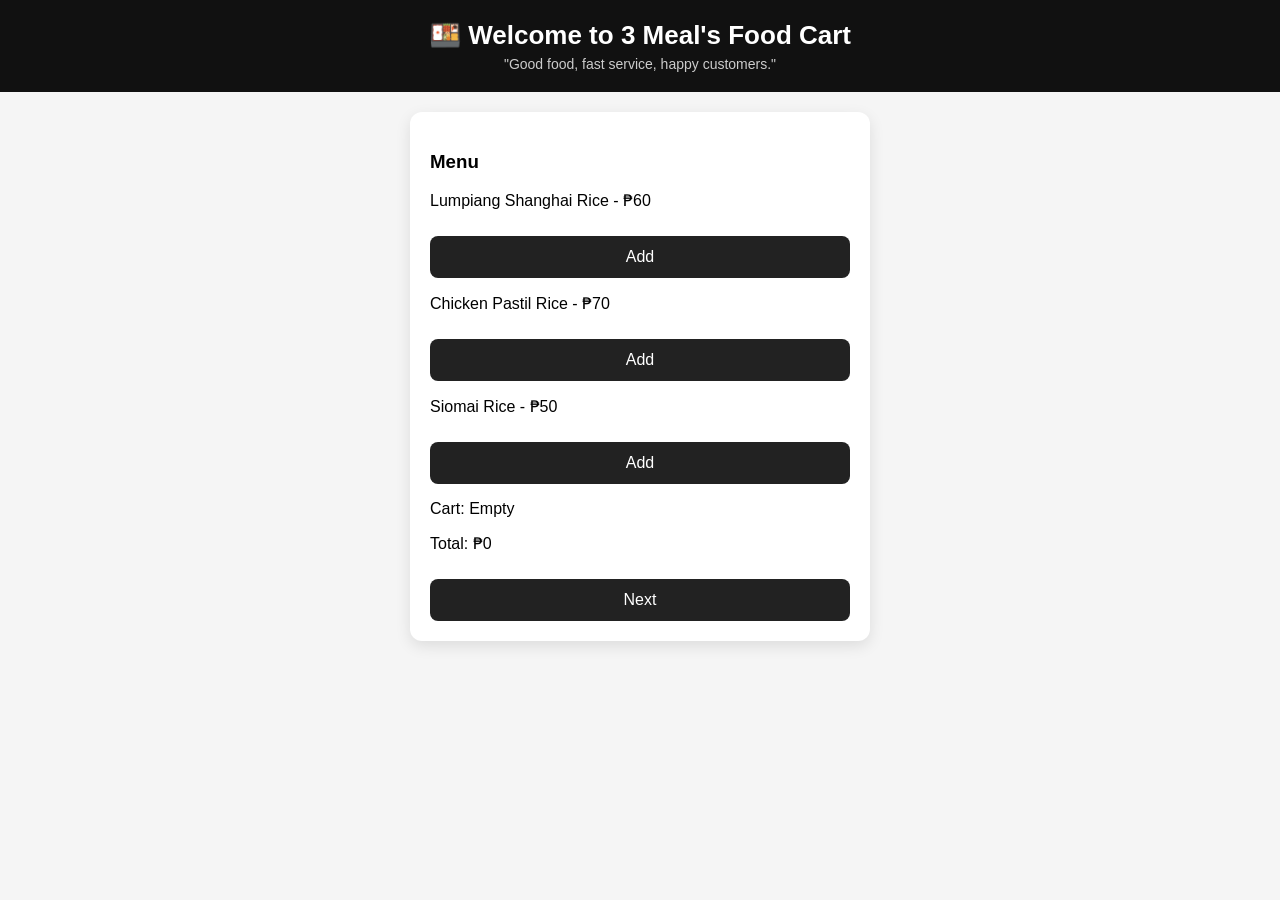
==== index.html @ 8c9a5055 "Refactor HTML and CSS for better styling and structure" ====
<!DOCTYPE html>
<html lang="en">
<head>
<meta charset="UTF-8">
<title>3 Meals Food Cart</title>

<style>
body {
  font-family: Arial, sans-serif;
  background: #f5f5f5;
  margin: 0;
}

/* HEADER */
.header {
  background: #111;
  color: white;
  padding: 20px;
  text-align: center;
}

.header h1 {
  margin: 0;
  font-size: 26px;
}

.header p {
  margin: 5px 0 0;
  font-size: 14px;
  color: #ccc;
}

/* PAGE */
.page { display: none; padding: 20px; }
.active { display: block; }

/* CARD */
.card {
  background: white;
  padding: 20px;
  border-radius: 12px;
  max-width: 420px;
  margin: auto;
  box-shadow: 0 5px 15px rgba(0,0,0,0.1);
}

/* BUTTON */
button {
  width: 100%;
  padding: 12px;
  margin-top: 10px;
  border: none;
  background: #222;
  color: white;
  font-size: 16px;
  border-radius: 8px;
}

button:hover { background: #000; }

input, select {
  width: 100%;
  padding: 10px;
  margin-top: 8px;
  border-radius: 8px;
  border: 1px solid #ccc;
}

.hidden { display: none; }
</style>
</head>

<body>

<!-- WELCOME HEADER -->
<div class="header">
  <h1>🍱 Welcome to 3 Meal's Food Cart</h1>
  <p>"Good food, fast service, happy customers."</p>
</div>

<!-- PAGE 1 -->
<div class="page active" id="p1">
  <div class="card">
    <h3>Menu</h3>

    <p>Lumpiang Shanghai Rice - ₱60</p>
    <button onclick="add('Lumpia',60)">Add</button>

    <p>Chicken Pastil Rice - ₱70</p>
    <button onclick="add('Pastil',70)">Add</button>

    <p>Siomai Rice - ₱50</p>
    <button onclick="add('Siomai',50)">Add</button>

    <p>Cart: <span id="cart">Empty</span></p>
    <p>Total: ₱<span id="total">0</span></p>

    <button onclick="go(2)">Next</button>
  </div>
</div>

<!-- PAGE 2 -->
<div class="page" id="p2">
  <div class="card">
    <h3>Customer Info</h3>

    <input id="name" placeholder="Full Name">
    <input id="number" placeholder="Phone Number">

    <select id="method" onchange="toggleDelivery()">
      <option value="">Select Option</option>
      <option value="pickup">Pick Up</option>
      <option value="delivery">Delivery</option>
    </select>

    <div id="deliveryArea" class="hidden">
      <select id="area">
        <option>Road 14 - Bahay Toro</option>
        <option>Road 15 - Bahay Toro</option>
        <option>Road 16 - Bahay Toro</option>
        <option>Road 17 - Bahay Toro</option>
        <option>Road 18 - Bahay Toro</option>
        <option>Road 19 - Bahay Toro</option>
        <option>Road 20 - Bahay Toro</option>
      </select>

      <input id="address" placeholder="Full Address">
    </div>

    <button onclick="go(3)">Next</button>
  </div>
</div>

<!-- PAGE 3 -->
<div class="page" id="p3">
  <div class="card">
    <h3>Payment</h3>

    <button onclick="order('Cash')">Cash</button>
    <button onclick="order('GCash')">GCash</button>

    <div id="gcashBox" class="hidden">
      <p>Scan to Pay</p>
      <img src="gcash.png" width="200"><br><br>
      <input type="file" id="proof">
      <button onclick="confirmGCash()">Confirm Payment</button>
    </div>
  </div>
</div>

<script>
let cart = [];
let total = 0;

function add(item, price){
  cart.push(item);
  total += price;
  document.getElementById("cart").innerText = cart.join(", ");
  document.getElementById("total").innerText = total;
}

function go(page){
  document.querySelectorAll(".page").forEach(p => p.classList.remove("active"));
  document.getElementById("p"+page).classList.add("active");
}

function toggleDelivery(){
  let method = document.getElementById("method").value;
  document.getElementById("deliveryArea").classList.toggle("hidden", method !== "delivery");
}

function order(type){
  if(type === "GCash"){
    document.getElementById("gcashBox").classList.remove("hidden");
  } else {
    sendOrder("Cash");
  }
}

function confirmGCash(){
  let file = document.getElementById("proof").files[0];
  if(!file){
    alert("Upload proof!");
    return;
  }
  sendOrder("GCash Paid");
}

function sendOrder(payment){
  let name = document.getElementById("name").value;
  let number = document.getElementById("number").value;
  let method = document.getElementById("method").value;
  let area = document.getElementById("area")?.value || "";
  let address = document.getElementById("address")?.value || "";

  let msg =
  "ORDER\n" +
  "Name: " + name + "\n" +
  "Phone: " + number + "\n" +
  "Type: " + method + "\n" +
  "Area: " + area + "\n" +
  "Address: " + address + "\n" +
  "Items: " + cart.join(", ") + "\n" +
  "Total: ₱" + total + "\n" +
  "Payment: " + payment;

  // Messenger
  let messenger = "https://m.me/SaifHossamLapitan?text=" + encodeURIComponent(msg);
  window.open(messenger, "_blank");

  alert("Order sent!");
}
</script>

</body>
</html>
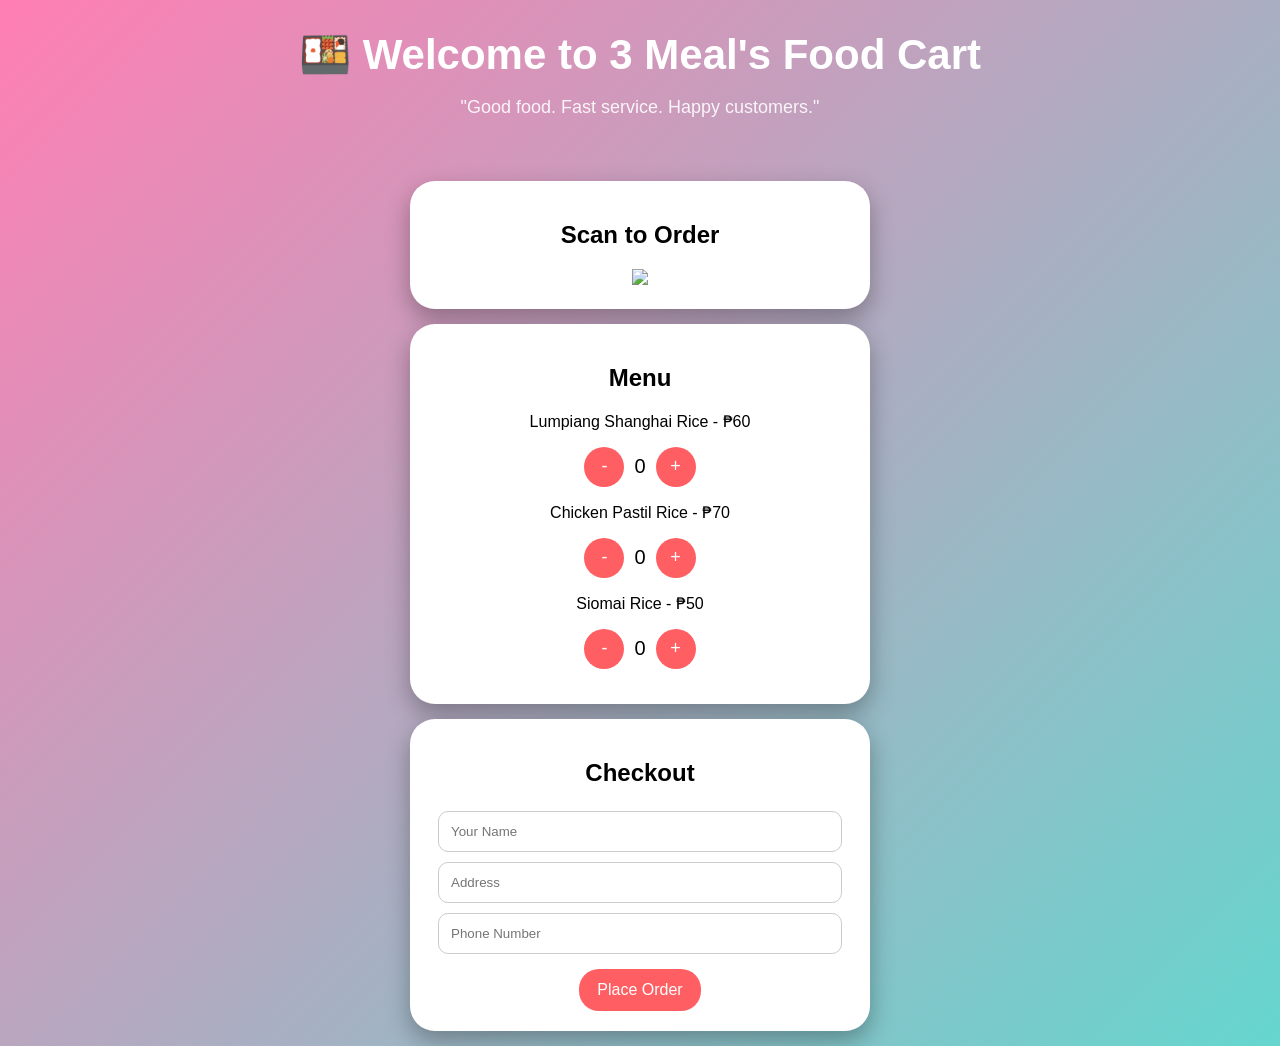
==== commit 66564208: "Refactor HTML and CSS for better layout and functionality Updated styles and structure for improved " ====
--- a/index.html
+++ b/index.html
@@ -6,209 +6,202 @@
 
 <style>
 body {
-  font-family: Arial, sans-serif;
-  background: #f5f5f5;
+  font-family: 'Poppins', sans-serif;
   margin: 0;
-}
-
-/* HEADER */
+  background: linear-gradient(135deg, #ff7eb3, #65d6ce);
+  color: white;
+  text-align: center;
+}
+
+/* WELCOME */
 .header {
-  background: #111;
-  color: white;
-  padding: 20px;
-  text-align: center;
-}
-
-.header h1 {
+  padding: 30px;
+  animation: fadeDown 1s ease;
+}
+
+@keyframes fadeDown {
+  from {opacity: 0; transform: translateY(-20px);}
+  to {opacity: 1; transform: translateY(0);}
+}
+
+h1 {
+  font-size: 42px;
   margin: 0;
-  font-size: 26px;
-}
-
-.header p {
-  margin: 5px 0 0;
-  font-size: 14px;
-  color: #ccc;
-}
-
-/* PAGE */
-.page { display: none; padding: 20px; }
-.active { display: block; }
+}
+
+.quote {
+  font-size: 18px;
+  opacity: 0.9;
+}
 
 /* CARD */
 .card {
   background: white;
+  color: black;
+  margin: 15px auto;
   padding: 20px;
-  border-radius: 12px;
+  border-radius: 25px;
   max-width: 420px;
-  margin: auto;
-  box-shadow: 0 5px 15px rgba(0,0,0,0.1);
+  box-shadow: 0 10px 25px rgba(0,0,0,0.3);
+  animation: pop 0.5s ease;
+}
+
+@keyframes pop {
+  from {transform: scale(0.9); opacity: 0;}
+  to {transform: scale(1); opacity: 1;}
+}
+
+/* MENU */
+.item {
+  margin-bottom: 15px;
+}
+
+.qty {
+  display: flex;
+  justify-content: center;
+  align-items: center;
+}
+
+.qty button {
+  width: 40px;
+  height: 40px;
+  border-radius: 50%;
+  border: none;
+  background: #ff5e62;
+  color: white;
+  font-size: 18px;
+}
+
+.qty span {
+  margin: 0 10px;
+  font-size: 20px;
 }
 
 /* BUTTON */
-button {
-  width: 100%;
-  padding: 12px;
-  margin-top: 10px;
+button.main {
+  padding: 12px 18px;
   border: none;
-  background: #222;
+  border-radius: 20px;
+  background: #ff5e62;
   color: white;
   font-size: 16px;
-  border-radius: 8px;
-}
-
-button:hover { background: #000; }
-
-input, select {
-  width: 100%;
-  padding: 10px;
-  margin-top: 8px;
-  border-radius: 8px;
+  margin-top: 10px;
+}
+
+button.main:hover {
+  transform: scale(1.1);
+}
+
+/* INPUT */
+input {
+  width: 90%;
+  padding: 12px;
+  margin: 5px;
+  border-radius: 10px;
   border: 1px solid #ccc;
 }
-
-.hidden { display: none; }
 </style>
 </head>
 
 <body>
 
-<!-- WELCOME HEADER -->
+<!-- WELCOME -->
 <div class="header">
   <h1>🍱 Welcome to 3 Meal's Food Cart</h1>
-  <p>"Good food, fast service, happy customers."</p>
-</div>
-
-<!-- PAGE 1 -->
-<div class="page active" id="p1">
-  <div class="card">
-    <h3>Menu</h3>
-
+  <p class="quote">"Good food. Fast service. Happy customers."</p>
+</div>
+
+<!-- QR -->
+<div class="card">
+  <h2>Scan to Order</h2>
+  <img src="https://api.qrserver.com/v1/create-qr-code/?size=200x200&data=YOUR_WEBSITE_LINK">
+</div>
+
+<!-- MENU -->
+<div class="card">
+  <h2>Menu</h2>
+
+  <div class="item">
     <p>Lumpiang Shanghai Rice - ₱60</p>
-    <button onclick="add('Lumpia',60)">Add</button>
-
-    <p>Chicken Pastil Rice - ₱70</p>
-    <button onclick="add('Pastil',70)">Add</button>
-
-    <p>Siomai Rice - ₱50</p>
-    <button onclick="add('Siomai',50)">Add</button>
-
-    <p>Cart: <span id="cart">Empty</span></p>
-    <p>Total: ₱<span id="total">0</span></p>
-
-    <button onclick="go(2)">Next</button>
-  </div>
-</div>
-
-<!-- PAGE 2 -->
-<div class="page" id="p2">
-  <div class="card">
-    <h3>Customer Info</h3>
-
-    <input id="name" placeholder="Full Name">
-    <input id="number" placeholder="Phone Number">
-
-    <select id="method" onchange="toggleDelivery()">
-      <option value="">Select Option</option>
-      <option value="pickup">Pick Up</option>
-      <option value="delivery">Delivery</option>
-    </select>
-
-    <div id="deliveryArea" class="hidden">
-      <select id="area">
-        <option>Road 14 - Bahay Toro</option>
-        <option>Road 15 - Bahay Toro</option>
-        <option>Road 16 - Bahay Toro</option>
-        <option>Road 17 - Bahay Toro</option>
-        <option>Road 18 - Bahay Toro</option>
-        <option>Road 19 - Bahay Toro</option>
-        <option>Road 20 - Bahay Toro</option>
-      </select>
-
-      <input id="address" placeholder="Full Address">
-    </div>
-
-    <button onclick="go(3)">Next</button>
-  </div>
-</div>
-
-<!-- PAGE 3 -->
-<div class="page" id="p3">
-  <div class="card">
-    <h3>Payment</h3>
-
-    <button onclick="order('Cash')">Cash</button>
-    <button onclick="order('GCash')">GCash</button>
-
-    <div id="gcashBox" class="hidden">
-      <p>Scan to Pay</p>
-      <img src="gcash.png" width="200"><br><br>
-      <input type="file" id="proof">
-      <button onclick="confirmGCash()">Confirm Payment</button>
+    <div class="qty">
+      <button onclick="change('lumpia',-1)">-</button>
+      <span id="lumpia">0</span>
+      <button onclick="change('lumpia',1)">+</button>
     </div>
   </div>
+
+  <div class="item">
+    <p>Chicken Pastil Rice - ₱70</p>
+    <div class="qty">
+      <button onclick="change('pastil',-1)">-</button>
+      <span id="pastil">0</span>
+      <button onclick="change('pastil',1)">+</button>
+    </div>
+  </div>
+
+  <div class="item">
+    <p>Siomai Rice - ₱50</p>
+    <div class="qty">
+      <button onclick="change('siomai',-1)">-</button>
+      <span id="siomai">0</span>
+      <button onclick="change('siomai',1)">+</button>
+    </div>
+  </div>
+</div>
+
+<!-- CHECKOUT -->
+<div class="card">
+  <h2>Checkout</h2>
+
+  <input id="name" placeholder="Your Name">
+  <input id="address" placeholder="Address">
+  <input id="number" placeholder="Phone Number">
+
+  <button class="main" onclick="order()">Place Order</button>
 </div>
 
 <script>
-let cart = [];
-let total = 0;
-
-function add(item, price){
-  cart.push(item);
-  total += price;
-  document.getElementById("cart").innerText = cart.join(", ");
-  document.getElementById("total").innerText = total;
-}
-
-function go(page){
-  document.querySelectorAll(".page").forEach(p => p.classList.remove("active"));
-  document.getElementById("p"+page).classList.add("active");
-}
-
-function toggleDelivery(){
-  let method = document.getElementById("method").value;
-  document.getElementById("deliveryArea").classList.toggle("hidden", method !== "delivery");
-}
-
-function order(type){
-  if(type === "GCash"){
-    document.getElementById("gcashBox").classList.remove("hidden");
-  } else {
-    sendOrder("Cash");
+let prices = { lumpia:60, pastil:70, siomai:50 };
+let qty = { lumpia:0, pastil:0, siomai:0 };
+
+function change(item, val){
+  qty[item] += val;
+  if(qty[item] < 0) qty[item] = 0;
+  document.getElementById(item).innerText = qty[item];
+}
+
+function order(){
+  let name = document.getElementById("name").value;
+  let address = document.getElementById("address").value;
+  let number = document.getElementById("number").value;
+
+  let total = 0;
+  let items = [];
+
+  for(let i in qty){
+    if(qty[i] > 0){
+      items.push(i + " x" + qty[i]);
+      total += qty[i] * prices[i];
+    }
   }
-}
-
-function confirmGCash(){
-  let file = document.getElementById("proof").files[0];
-  if(!file){
-    alert("Upload proof!");
+
+  if(items.length === 0){
+    alert("No order!");
     return;
   }
-  sendOrder("GCash Paid");
-}
-
-function sendOrder(payment){
-  let name = document.getElementById("name").value;
-  let number = document.getElementById("number").value;
-  let method = document.getElementById("method").value;
-  let area = document.getElementById("area")?.value || "";
-  let address = document.getElementById("address")?.value || "";
 
   let msg =
   "ORDER\n" +
   "Name: " + name + "\n" +
+  "Address: " + address + "\n" +
   "Phone: " + number + "\n" +
-  "Type: " + method + "\n" +
-  "Area: " + area + "\n" +
-  "Address: " + address + "\n" +
-  "Items: " + cart.join(", ") + "\n" +
-  "Total: ₱" + total + "\n" +
-  "Payment: " + payment;
-
-  // Messenger
-  let messenger = "https://m.me/SaifHossamLapitan?text=" + encodeURIComponent(msg);
-  window.open(messenger, "_blank");
-
-  alert("Order sent!");
+  "Items: " + items.join(", ") + "\n" +
+  "Total: ₱" + total;
+
+  let sms = "sms:09525766589?body=" + encodeURIComponent(msg);
+  window.open(sms);
+
+  alert("Order ready to send!");
 }
 </script>
 
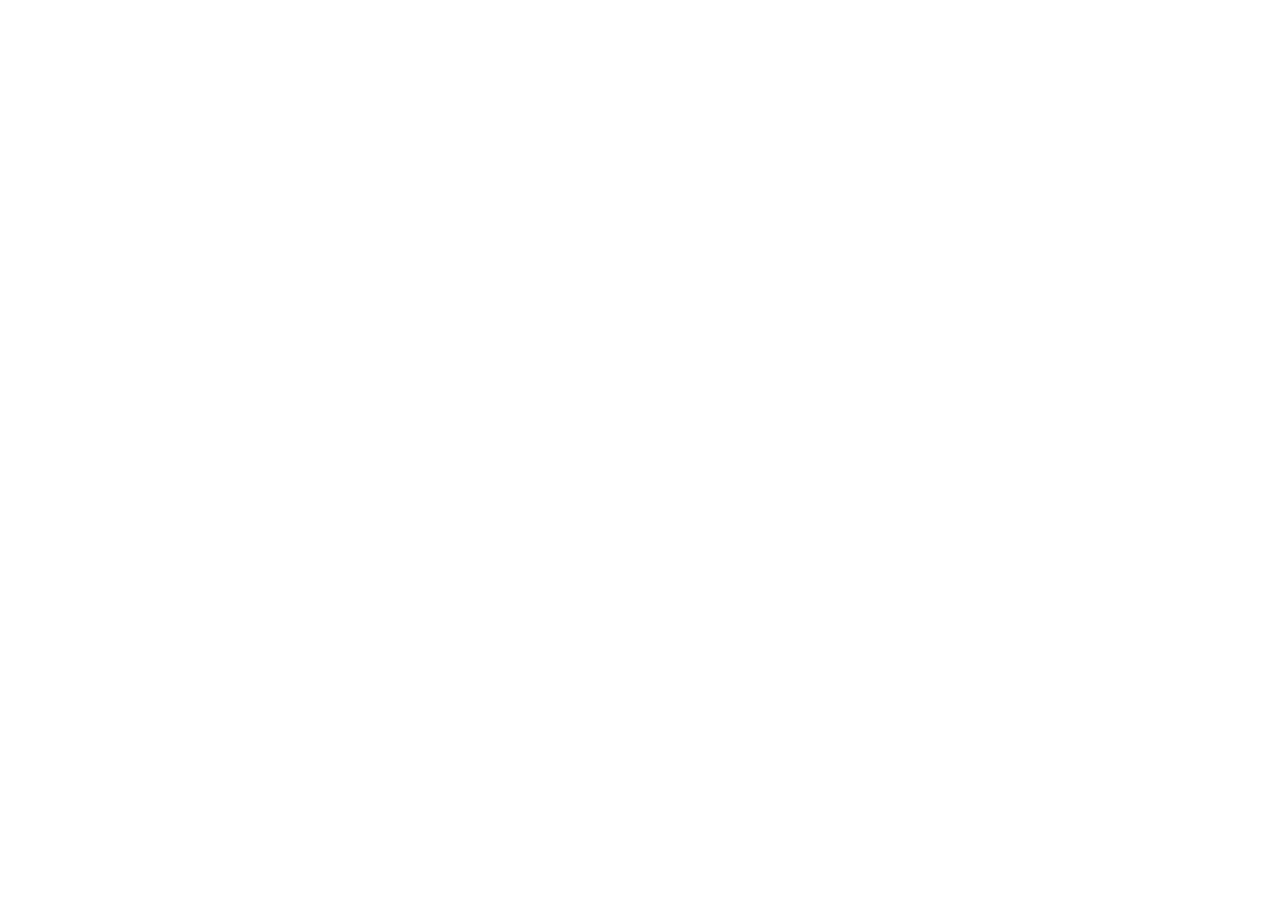
==== commit ef5afaea: "Refactor HTML structure and styles for food cart" ====
--- a/index.html
+++ b/index.html
@@ -2,207 +2,161 @@
 <html lang="en">
 <head>
 <meta charset="UTF-8">
-<title>3 Meals Food Cart</title>
+<meta name="viewport" content="width=device-width, initial-scale=1.0">
+<title>3 Meal's Food Cart</title>
 
 <style>
 body {
-  font-family: 'Poppins', sans-serif;
   margin: 0;
-  background: linear-gradient(135deg, #ff7eb3, #65d6ce);
+  font-family: Arial, sans-serif;
+  background: linear-gradient(135deg, #ff9a9e, #fad0c4);
+  overflow-x: hidden;
+}
+
+/* WELCOME SCREEN */
+#welcome {
+  position: fixed;
+  width: 100%;
+  height: 100vh;
+  background: linear-gradient(135deg, #ff6a00, #ee0979);
+  display: flex;
+  justify-content: center;
+  align-items: center;
   color: white;
+  font-size: 40px;
+  font-weight: bold;
+  animation: fadeOut 1s ease 3s forwards;
+}
+
+@keyframes fadeOut {
+  to { opacity: 0; visibility: hidden; }
+}
+
+/* MAIN */
+#main {
+  display: none;
+  padding: 20px;
   text-align: center;
 }
 
-/* WELCOME */
-.header {
-  padding: 30px;
-  animation: fadeDown 1s ease;
-}
-
-@keyframes fadeDown {
-  from {opacity: 0; transform: translateY(-20px);}
-  to {opacity: 1; transform: translateY(0);}
-}
-
 h1 {
-  font-size: 42px;
-  margin: 0;
-}
-
-.quote {
-  font-size: 18px;
-  opacity: 0.9;
-}
-
-/* CARD */
-.card {
-  background: white;
-  color: black;
-  margin: 15px auto;
-  padding: 20px;
-  border-radius: 25px;
-  max-width: 420px;
-  box-shadow: 0 10px 25px rgba(0,0,0,0.3);
-  animation: pop 0.5s ease;
-}
-
-@keyframes pop {
-  from {transform: scale(0.9); opacity: 0;}
-  to {transform: scale(1); opacity: 1;}
+  color: white;
+  text-shadow: 2px 2px 5px black;
 }
 
 /* MENU */
-.item {
-  margin-bottom: 15px;
+.menu {
+  display: grid;
+  grid-template-columns: repeat(2, 1fr);
+  gap: 15px;
 }
 
-.qty {
-  display: flex;
-  justify-content: center;
-  align-items: center;
+.item {
+  background: white;
+  padding: 10px;
+  border-radius: 15px;
 }
 
-.qty button {
-  width: 40px;
-  height: 40px;
-  border-radius: 50%;
+button {
+  padding: 8px;
   border: none;
-  background: #ff5e62;
+  background: #ff4081;
   color: white;
-  font-size: 18px;
+  border-radius: 10px;
+  cursor: pointer;
 }
 
-.qty span {
-  margin: 0 10px;
-  font-size: 20px;
+/* CART */
+#cart {
+  margin-top: 20px;
+  background: white;
+  padding: 10px;
+  border-radius: 15px;
 }
 
-/* BUTTON */
-button.main {
-  padding: 12px 18px;
-  border: none;
-  border-radius: 20px;
-  background: #ff5e62;
-  color: white;
-  font-size: 16px;
+.qr {
   margin-top: 10px;
-}
-
-button.main:hover {
-  transform: scale(1.1);
-}
-
-/* INPUT */
-input {
-  width: 90%;
-  padding: 12px;
-  margin: 5px;
-  border-radius: 10px;
-  border: 1px solid #ccc;
+  width: 150px;
 }
 </style>
+
 </head>
 
 <body>
 
 <!-- WELCOME -->
-<div class="header">
-  <h1>🍱 Welcome to 3 Meal's Food Cart</h1>
-  <p class="quote">"Good food. Fast service. Happy customers."</p>
-</div>
+<div id="welcome">Welcome to 3 Meal's</div>
 
-<!-- QR -->
-<div class="card">
-  <h2>Scan to Order</h2>
-  <img src="https://api.qrserver.com/v1/create-qr-code/?size=200x200&data=YOUR_WEBSITE_LINK">
-</div>
+<!-- MAIN -->
+<div id="main">
 
-<!-- MENU -->
-<div class="card">
-  <h2>Menu</h2>
+<h1>Menu</h1>
 
+<div class="menu">
   <div class="item">
-    <p>Lumpiang Shanghai Rice - ₱60</p>
-    <div class="qty">
-      <button onclick="change('lumpia',-1)">-</button>
-      <span id="lumpia">0</span>
-      <button onclick="change('lumpia',1)">+</button>
-    </div>
+    <h3>Burger</h3>
+    <p>₱50</p>
+    <button onclick="addToCart('Burger',50)">Add</button>
   </div>
 
   <div class="item">
-    <p>Chicken Pastil Rice - ₱70</p>
-    <div class="qty">
-      <button onclick="change('pastil',-1)">-</button>
-      <span id="pastil">0</span>
-      <button onclick="change('pastil',1)">+</button>
-    </div>
+    <h3>Fries</h3>
+    <p>₱30</p>
+    <button onclick="addToCart('Fries',30)">Add</button>
   </div>
 
   <div class="item">
-    <p>Siomai Rice - ₱50</p>
-    <div class="qty">
-      <button onclick="change('siomai',-1)">-</button>
-      <span id="siomai">0</span>
-      <button onclick="change('siomai',1)">+</button>
-    </div>
+    <h3>Hotdog</h3>
+    <p>₱40</p>
+    <button onclick="addToCart('Hotdog',40)">Add</button>
+  </div>
+
+  <div class="item">
+    <h3>Drinks</h3>
+    <p>₱20</p>
+    <button onclick="addToCart('Drinks',20)">Add</button>
   </div>
 </div>
 
-<!-- CHECKOUT -->
-<div class="card">
-  <h2>Checkout</h2>
+<!-- CART -->
+<div id="cart">
+  <h2>Cart</h2>
+  <ul id="cartList"></ul>
+  <h3>Total: ₱<span id="total">0</span></h3>
+  <h3>Delivery Fee: ₱10</h3>
+  <h2>Final: ₱<span id="final">10</span></h2>
 
-  <input id="name" placeholder="Your Name">
-  <input id="address" placeholder="Address">
-  <input id="number" placeholder="Phone Number">
+  <button onclick="checkout()">Checkout</button>
 
-  <button class="main" onclick="order()">Place Order</button>
+  <div id="payment" style="display:none;">
+    <h3>Scan to Pay (GCash)</h3>
+    <img src="gcash.png" class="qr">
+  </div>
+</div>
+
 </div>
 
 <script>
-let prices = { lumpia:60, pastil:70, siomai:50 };
-let qty = { lumpia:0, pastil:0, siomai:0 };
+let total = 0;
 
-function change(item, val){
-  qty[item] += val;
-  if(qty[item] < 0) qty[item] = 0;
-  document.getElementById(item).innerText = qty[item];
+function addToCart(name, price) {
+  let li = document.createElement("li");
+  li.textContent = name + " - ₱" + price;
+  document.getElementById("cartList").appendChild(li);
+
+  total += price;
+  document.getElementById("total").textContent = total;
+  document.getElementById("final").textContent = total + 10;
 }
 
-function order(){
-  let name = document.getElementById("name").value;
-  let address = document.getElementById("address").value;
-  let number = document.getElementById("number").value;
+function checkout() {
+  document.getElementById("payment").style.display = "block";
+}
 
-  let total = 0;
-  let items = [];
-
-  for(let i in qty){
-    if(qty[i] > 0){
-      items.push(i + " x" + qty[i]);
-      total += qty[i] * prices[i];
-    }
-  }
-
-  if(items.length === 0){
-    alert("No order!");
-    return;
-  }
-
-  let msg =
-  "ORDER\n" +
-  "Name: " + name + "\n" +
-  "Address: " + address + "\n" +
-  "Phone: " + number + "\n" +
-  "Items: " + items.join(", ") + "\n" +
-  "Total: ₱" + total;
-
-  let sms = "sms:09525766589?body=" + encodeURIComponent(msg);
-  window.open(sms);
-
-  alert("Order ready to send!");
-}
+/* AUTO SHOW MENU AFTER 3 SEC */
+setTimeout(() => {
+  document.getElementById("main").style.display = "block";
+}, 3000);
 </script>
 
 </body>
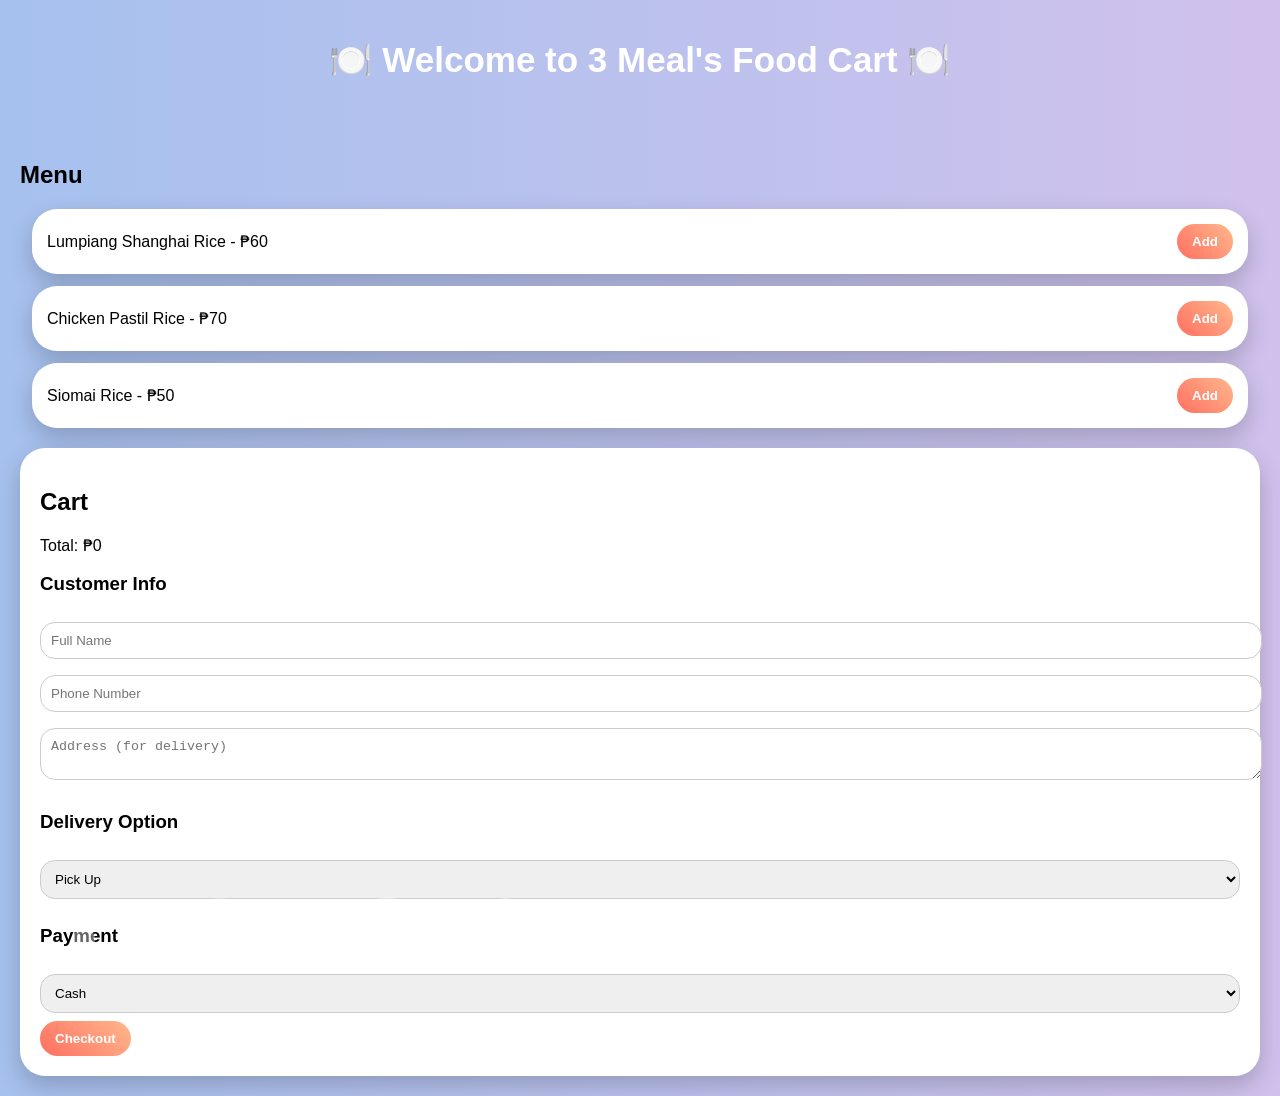
==== commit e868e334: "Refactor index.html for improved layout and styles" ====
--- a/index.html
+++ b/index.html
@@ -1,163 +1,87 @@
-<!DOCTYPE html>
-<html lang="en">
+<!DOCTYPE html><html lang="en">
 <head>
 <meta charset="UTF-8">
 <meta name="viewport" content="width=device-width, initial-scale=1.0">
 <title>3 Meal's Food Cart</title>
+<style>
+body{font-family:'Poppins',sans-serif;margin:0;background:linear-gradient(270deg,#ff9a9e,#fad0c4,#fbc2eb,#a6c1ee);background-size:600% 600%;animation:bg 12s ease infinite;}
+@keyframes bg{0%{background-position:0% 50%}50%{background-position:100% 50%}100%{background-position:0% 50%}}
+header{text-align:center;padding:40px;font-size:35px;color:white;font-weight:bold;animation:fade 2s}
+@keyframes fade{from{opacity:0}to{opacity:1}}
+.container{padding:20px}
+.menu-item{background:white;margin:12px;padding:15px;border-radius:25px;display:flex;justify-content:space-between;align-items:center;box-shadow:0 10px 25px rgba(0,0,0,0.2);animation:pop .5s ease}
+@keyframes pop{from{transform:scale(.8);opacity:0}to{transform:scale(1);opacity:1}}
+button{padding:10px 15px;border:none;border-radius:20px;background:linear-gradient(45deg,#ff6f61,#ffb88c);color:white;cursor:pointer;font-weight:bold}
+.cart{background:white;padding:20px;border-radius:25px;margin-top:20px;box-shadow:0 10px 25px rgba(0,0,0,0.2)}
+select,input,textarea{padding:10px;margin:8px 0;width:100%;border-radius:15px;border:1px solid #ccc}
+.receipt{background:#fff;padding:20px;margin-top:20px;border-radius:25px;box-shadow:0 10px 25px rgba(0,0,0,0.2)}
+.bubble{position:fixed;bottom:-50px;background:rgba(255,255,255,0.4);border-radius:50%;animation:float 10s infinite ease-in}
+@keyframes float{from{transform:translateY(0)}to{transform:translateY(-100vh)}}
+</style>
+</head>
+<body>
+<header>🍽️ Welcome to 3 Meal's Food Cart 🍽️</header>
+<div class="container">
+<h2>Menu</h2>
+<div id="menu"></div><div class="cart">
+<h2>Cart</h2>
+<div id="cartItems"></div>
+<p>Total: ₱<span id="total">0</span></p><h3>Customer Info</h3>
+<input id="name" placeholder="Full Name">
+<input id="phone" placeholder="Phone Number">
+<textarea id="address" placeholder="Address (for delivery)"></textarea><h3>Delivery Option</h3>
+<select id="delivery">
+<option value="pickup">Pick Up</option>
+<option value="delivery">Delivery (+₱5)</option>
+</select><h3>Payment</h3>
+<select id="payment">
+<option value="cash">Cash</option>
+<option value="gcash">GCash</option>
+</select><button onclick="checkout()">Checkout</button>
 
-<style>
-body {
-  margin: 0;
-  font-family: Arial, sans-serif;
-  background: linear-gradient(135deg, #ff9a9e, #fad0c4);
-  overflow-x: hidden;
+</div><div class="receipt" id="receipt" style="display:none"></div>
+</div><script>
+const menu=[
+{name:"Lumpiang Shanghai Rice",price:60},
+{name:"Chicken Pastil Rice",price:70},
+{name:"Siomai Rice",price:50}
+];
+let cart=[];
+function displayMenu(){const menuDiv=document.getElementById("menu");menu.forEach((item,i)=>{menuDiv.innerHTML+=`<div class="menu-item"><span>${item.name} - ₱${item.price}</span><button onclick="addToCart(${i})">Add</button></div>`})}
+function addToCart(i){cart.push(menu[i]);updateCart()}
+function updateCart(){let cartDiv=document.getElementById("cartItems");cartDiv.innerHTML="";let total=0;cart.forEach(item=>{cartDiv.innerHTML+=`<p>${item.name} - ₱${item.price}</p>`;total+=item.price});document.getElementById("total").innerText=total}
+
+function checkout(){
+let name=document.getElementById("name").value;
+let phone=document.getElementById("phone").value;
+let address=document.getElementById("address").value;
+let delivery=document.getElementById("delivery").value;
+let payment=document.getElementById("payment").value;
+let total=cart.reduce((s,i)=>s+i.price,0);
+if(delivery=="delivery") total+=5;
+
+let orderText=`ORDER%0AName: ${name}%0APhone: ${phone}%0AAddress: ${address}%0A`+
+cart.map(i=>`${i.name} - ₱${i.price}`).join('%0A')+
+`%0ADelivery: ${delivery}%0ATotal: ₱${total}%0APayment: ${payment}`;
+
+// Auto send (opens SMS)
+window.location.href=`sms:09525766589?body=${orderText}`;
+
+let receipt=document.getElementById("receipt");
+receipt.style.display="block";
+receipt.innerHTML=`
+<h2>Receipt</h2>
+<p>${name}</p>
+${cart.map(i=>`<p>${i.name} - ₱${i.price}</p>`).join("")}
+<p>Delivery: ${delivery}</p>
+<p><strong>Total: ₱${total}</strong></p>
+<p>Payment: ${payment}</p>
+${payment=="gcash"?'<p>Send to: 09525766589</p><img src="gcash.png" width="150">':''}
+`;
 }
 
-/* WELCOME SCREEN */
-#welcome {
-  position: fixed;
-  width: 100%;
-  height: 100vh;
-  background: linear-gradient(135deg, #ff6a00, #ee0979);
-  display: flex;
-  justify-content: center;
-  align-items: center;
-  color: white;
-  font-size: 40px;
-  font-weight: bold;
-  animation: fadeOut 1s ease 3s forwards;
-}
+for(let i=0;i<15;i++){let b=document.createElement("div");b.className="bubble";b.style.width=b.style.height=Math.random()*40+20+"px";b.style.left=Math.random()*100+"vw";b.style.animationDuration=(Math.random()*5+5)+"s";document.body.appendChild(b)}
 
-@keyframes fadeOut {
-  to { opacity: 0; visibility: hidden; }
-}
-
-/* MAIN */
-#main {
-  display: none;
-  padding: 20px;
-  text-align: center;
-}
-
-h1 {
-  color: white;
-  text-shadow: 2px 2px 5px black;
-}
-
-/* MENU */
-.menu {
-  display: grid;
-  grid-template-columns: repeat(2, 1fr);
-  gap: 15px;
-}
-
-.item {
-  background: white;
-  padding: 10px;
-  border-radius: 15px;
-}
-
-button {
-  padding: 8px;
-  border: none;
-  background: #ff4081;
-  color: white;
-  border-radius: 10px;
-  cursor: pointer;
-}
-
-/* CART */
-#cart {
-  margin-top: 20px;
-  background: white;
-  padding: 10px;
-  border-radius: 15px;
-}
-
-.qr {
-  margin-top: 10px;
-  width: 150px;
-}
-</style>
-
-</head>
-
-<body>
-
-<!-- WELCOME -->
-<div id="welcome">Welcome to 3 Meal's</div>
-
-<!-- MAIN -->
-<div id="main">
-
-<h1>Menu</h1>
-
-<div class="menu">
-  <div class="item">
-    <h3>Burger</h3>
-    <p>₱50</p>
-    <button onclick="addToCart('Burger',50)">Add</button>
-  </div>
-
-  <div class="item">
-    <h3>Fries</h3>
-    <p>₱30</p>
-    <button onclick="addToCart('Fries',30)">Add</button>
-  </div>
-
-  <div class="item">
-    <h3>Hotdog</h3>
-    <p>₱40</p>
-    <button onclick="addToCart('Hotdog',40)">Add</button>
-  </div>
-
-  <div class="item">
-    <h3>Drinks</h3>
-    <p>₱20</p>
-    <button onclick="addToCart('Drinks',20)">Add</button>
-  </div>
-</div>
-
-<!-- CART -->
-<div id="cart">
-  <h2>Cart</h2>
-  <ul id="cartList"></ul>
-  <h3>Total: ₱<span id="total">0</span></h3>
-  <h3>Delivery Fee: ₱10</h3>
-  <h2>Final: ₱<span id="final">10</span></h2>
-
-  <button onclick="checkout()">Checkout</button>
-
-  <div id="payment" style="display:none;">
-    <h3>Scan to Pay (GCash)</h3>
-    <img src="gcash.png" class="qr">
-  </div>
-</div>
-
-</div>
-
-<script>
-let total = 0;
-
-function addToCart(name, price) {
-  let li = document.createElement("li");
-  li.textContent = name + " - ₱" + price;
-  document.getElementById("cartList").appendChild(li);
-
-  total += price;
-  document.getElementById("total").textContent = total;
-  document.getElementById("final").textContent = total + 10;
-}
-
-function checkout() {
-  document.getElementById("payment").style.display = "block";
-}
-
-/* AUTO SHOW MENU AFTER 3 SEC */
-setTimeout(() => {
-  document.getElementById("main").style.display = "block";
-}, 3000);
-</script>
-
-</body>
+displayMenu();
+</script></body>
 </html>
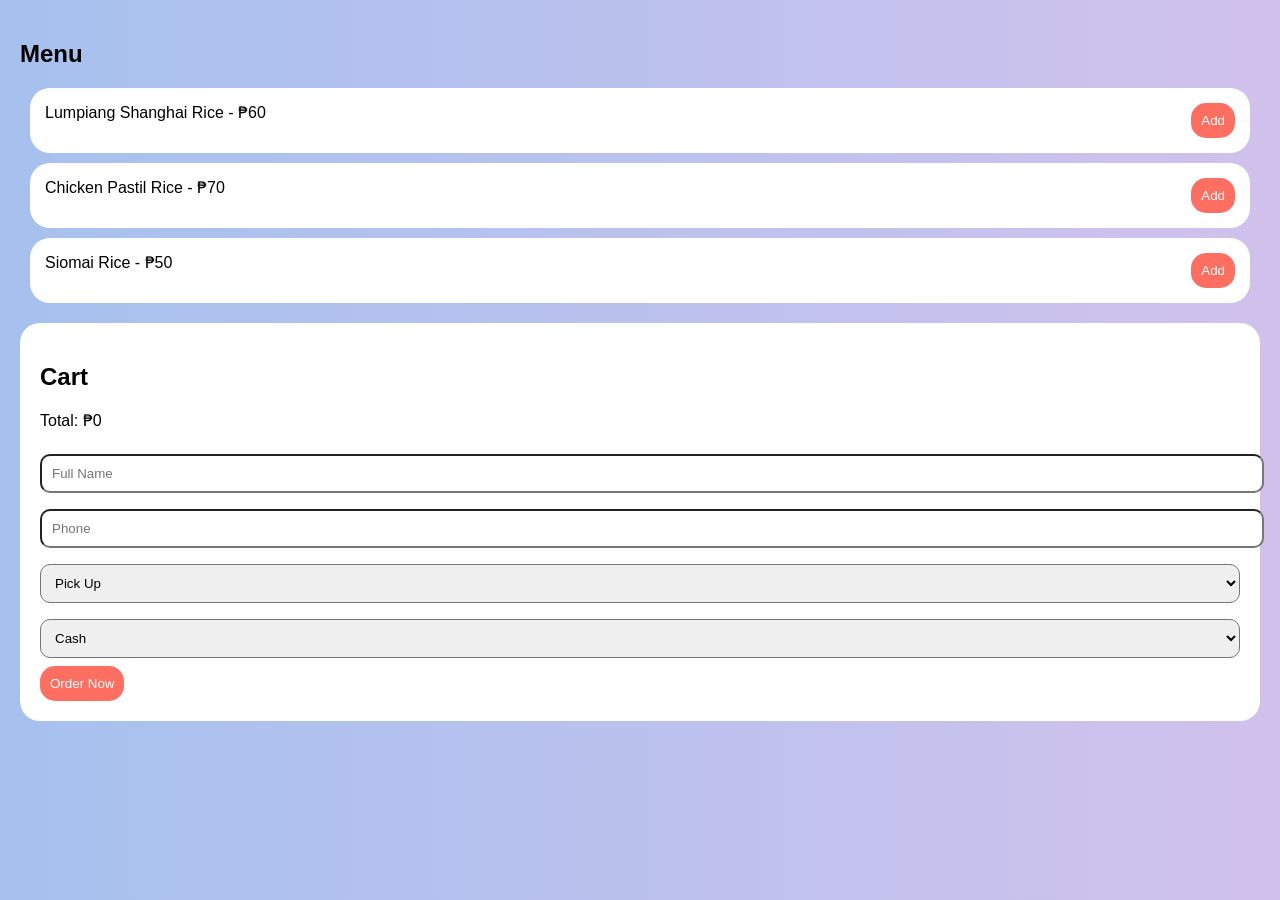
==== commit 3383629c: "Refactor HTML structure and styles for food cart" ====
--- a/index.html
+++ b/index.html
@@ -4,83 +4,93 @@
 <meta name="viewport" content="width=device-width, initial-scale=1.0">
 <title>3 Meal's Food Cart</title>
 <style>
-body{font-family:'Poppins',sans-serif;margin:0;background:linear-gradient(270deg,#ff9a9e,#fad0c4,#fbc2eb,#a6c1ee);background-size:600% 600%;animation:bg 12s ease infinite;}
-@keyframes bg{0%{background-position:0% 50%}50%{background-position:100% 50%}100%{background-position:0% 50%}}
-header{text-align:center;padding:40px;font-size:35px;color:white;font-weight:bold;animation:fade 2s}
-@keyframes fade{from{opacity:0}to{opacity:1}}
+body{font-family:'Poppins',sans-serif;margin:0;background:linear-gradient(270deg,#ff9a9e,#fad0c4,#fbc2eb,#a6c1ee);background-size:600% 600%;animation:bg 12s ease infinite}
+@keyframes bg{0%{background-position:0%}50%{background-position:100%}100%{background-position:0%}}
+#welcome{position:fixed;width:100%;height:100%;display:flex;justify-content:center;align-items:center;background:#ff6f61;color:white;font-size:35px;z-index:10;animation:fadeOut 1s forwards;animation-delay:3s}
+@keyframes fadeOut{to{opacity:0;visibility:hidden}}
 .container{padding:20px}
-.menu-item{background:white;margin:12px;padding:15px;border-radius:25px;display:flex;justify-content:space-between;align-items:center;box-shadow:0 10px 25px rgba(0,0,0,0.2);animation:pop .5s ease}
-@keyframes pop{from{transform:scale(.8);opacity:0}to{transform:scale(1);opacity:1}}
-button{padding:10px 15px;border:none;border-radius:20px;background:linear-gradient(45deg,#ff6f61,#ffb88c);color:white;cursor:pointer;font-weight:bold}
-.cart{background:white;padding:20px;border-radius:25px;margin-top:20px;box-shadow:0 10px 25px rgba(0,0,0,0.2)}
-select,input,textarea{padding:10px;margin:8px 0;width:100%;border-radius:15px;border:1px solid #ccc}
-.receipt{background:#fff;padding:20px;margin-top:20px;border-radius:25px;box-shadow:0 10px 25px rgba(0,0,0,0.2)}
-.bubble{position:fixed;bottom:-50px;background:rgba(255,255,255,0.4);border-radius:50%;animation:float 10s infinite ease-in}
-@keyframes float{from{transform:translateY(0)}to{transform:translateY(-100vh)}}
+.menu-item{background:white;margin:10px;padding:15px;border-radius:20px;display:flex;justify-content:space-between}
+button{padding:10px;border:none;border-radius:15px;background:#ff6f61;color:white}
+.cart{background:white;padding:20px;border-radius:20px;margin-top:20px}
+input,select{width:100%;padding:10px;margin:8px 0;border-radius:10px}
+.receipt{background:white;padding:20px;margin-top:20px;border-radius:20px}
+.map{margin-top:20px;height:200px;background:#ddd;border-radius:20px;display:flex;align-items:center;justify-content:center;font-weight:bold}
+.rider{position:absolute;font-size:30px}
 </style>
 </head>
 <body>
-<header>🍽️ Welcome to 3 Meal's Food Cart 🍽️</header>
+<div id="welcome">🍽️ Welcome to 3 Meal's Food Cart 🍽️</div>
 <div class="container">
 <h2>Menu</h2>
 <div id="menu"></div><div class="cart">
 <h2>Cart</h2>
 <div id="cartItems"></div>
-<p>Total: ₱<span id="total">0</span></p><h3>Customer Info</h3>
-<input id="name" placeholder="Full Name">
-<input id="phone" placeholder="Phone Number">
-<textarea id="address" placeholder="Address (for delivery)"></textarea><h3>Delivery Option</h3>
-<select id="delivery">
+<p>Total: ₱<span id="total">0</span></p><input id="name" placeholder="Full Name">
+<input id="phone" placeholder="Phone"><select id="delivery">
 <option value="pickup">Pick Up</option>
 <option value="delivery">Delivery (+₱5)</option>
-</select><h3>Payment</h3>
-<select id="payment">
+</select><select id="payment">
 <option value="cash">Cash</option>
 <option value="gcash">GCash</option>
-</select><button onclick="checkout()">Checkout</button>
+</select><div id="gcashBox" style="display:none">
+<p>Pay to: 09525766589</p>
+<img src="gcash.png" width="150">
+</div><button onclick="checkout()">Order Now</button>
 
-</div><div class="receipt" id="receipt" style="display:none"></div>
-</div><script>
+</div><div class="receipt" id="receipt" style="display:none"></div><div class="map" id="map" style="display:none">
+<div id="rider" class="rider">🛵</div>
+</div></div><script>
 const menu=[
 {name:"Lumpiang Shanghai Rice",price:60},
 {name:"Chicken Pastil Rice",price:70},
 {name:"Siomai Rice",price:50}
 ];
 let cart=[];
-function displayMenu(){const menuDiv=document.getElementById("menu");menu.forEach((item,i)=>{menuDiv.innerHTML+=`<div class="menu-item"><span>${item.name} - ₱${item.price}</span><button onclick="addToCart(${i})">Add</button></div>`})}
-function addToCart(i){cart.push(menu[i]);updateCart()}
-function updateCart(){let cartDiv=document.getElementById("cartItems");cartDiv.innerHTML="";let total=0;cart.forEach(item=>{cartDiv.innerHTML+=`<p>${item.name} - ₱${item.price}</p>`;total+=item.price});document.getElementById("total").innerText=total}
+
+function displayMenu(){
+menu.forEach((item,i)=>{
+document.getElementById("menu").innerHTML+=`<div class="menu-item"><span>${item.name} - ₱${item.price}</span><button onclick="addToCart(${i})">Add</button></div>`;
+});
+}
+
+function addToCart(i){cart.push(menu[i]);updateCart();}
+
+function updateCart(){
+let total=0,html="";
+cart.forEach(i=>{html+=`<p>${i.name} - ₱${i.price}</p>`;total+=i.price});
+document.getElementById("cartItems").innerHTML=html;
+document.getElementById("total").innerText=total;
+}
+
+document.getElementById("payment").addEventListener("change",()=>{
+document.getElementById("gcashBox").style.display=
+document.getElementById("payment").value=="gcash"?"block":"none";
+});
 
 function checkout(){
-let name=document.getElementById("name").value;
-let phone=document.getElementById("phone").value;
-let address=document.getElementById("address").value;
-let delivery=document.getElementById("delivery").value;
-let payment=document.getElementById("payment").value;
 let total=cart.reduce((s,i)=>s+i.price,0);
-if(delivery=="delivery") total+=5;
+if(document.getElementById("delivery").value=="delivery") total+=5;
 
-let orderText=`ORDER%0AName: ${name}%0APhone: ${phone}%0AAddress: ${address}%0A`+
-cart.map(i=>`${i.name} - ₱${i.price}`).join('%0A')+
-`%0ADelivery: ${delivery}%0ATotal: ₱${total}%0APayment: ${payment}`;
+// show receipt
+let r=document.getElementById("receipt");
+r.style.display="block";
+r.innerHTML=`<h2>Receipt</h2><p>Total: ₱${total}</p>`;
 
-// Auto send (opens SMS)
-window.location.href=`sms:09525766589?body=${orderText}`;
+// show rider map
+let map=document.getElementById("map");
+map.style.display="flex";
+let rider=document.getElementById("rider");
+let pos=0;
 
-let receipt=document.getElementById("receipt");
-receipt.style.display="block";
-receipt.innerHTML=`
-<h2>Receipt</h2>
-<p>${name}</p>
-${cart.map(i=>`<p>${i.name} - ₱${i.price}</p>`).join("")}
-<p>Delivery: ${delivery}</p>
-<p><strong>Total: ₱${total}</strong></p>
-<p>Payment: ${payment}</p>
-${payment=="gcash"?'<p>Send to: 09525766589</p><img src="gcash.png" width="150">':''}
-`;
+let ride=setInterval(()=>{
+pos+=5;
+rider.style.left=pos+"%";
+if(pos>=90){clearInterval(ride);alert("Order Delivered!");}
+},500);
+
+// send SMS
+window.location.href=`sms:09525766589?body=New Order Total ₱${total}`;
 }
-
-for(let i=0;i<15;i++){let b=document.createElement("div");b.className="bubble";b.style.width=b.style.height=Math.random()*40+20+"px";b.style.left=Math.random()*100+"vw";b.style.animationDuration=(Math.random()*5+5)+"s";document.body.appendChild(b)}
 
 displayMenu();
 </script></body>
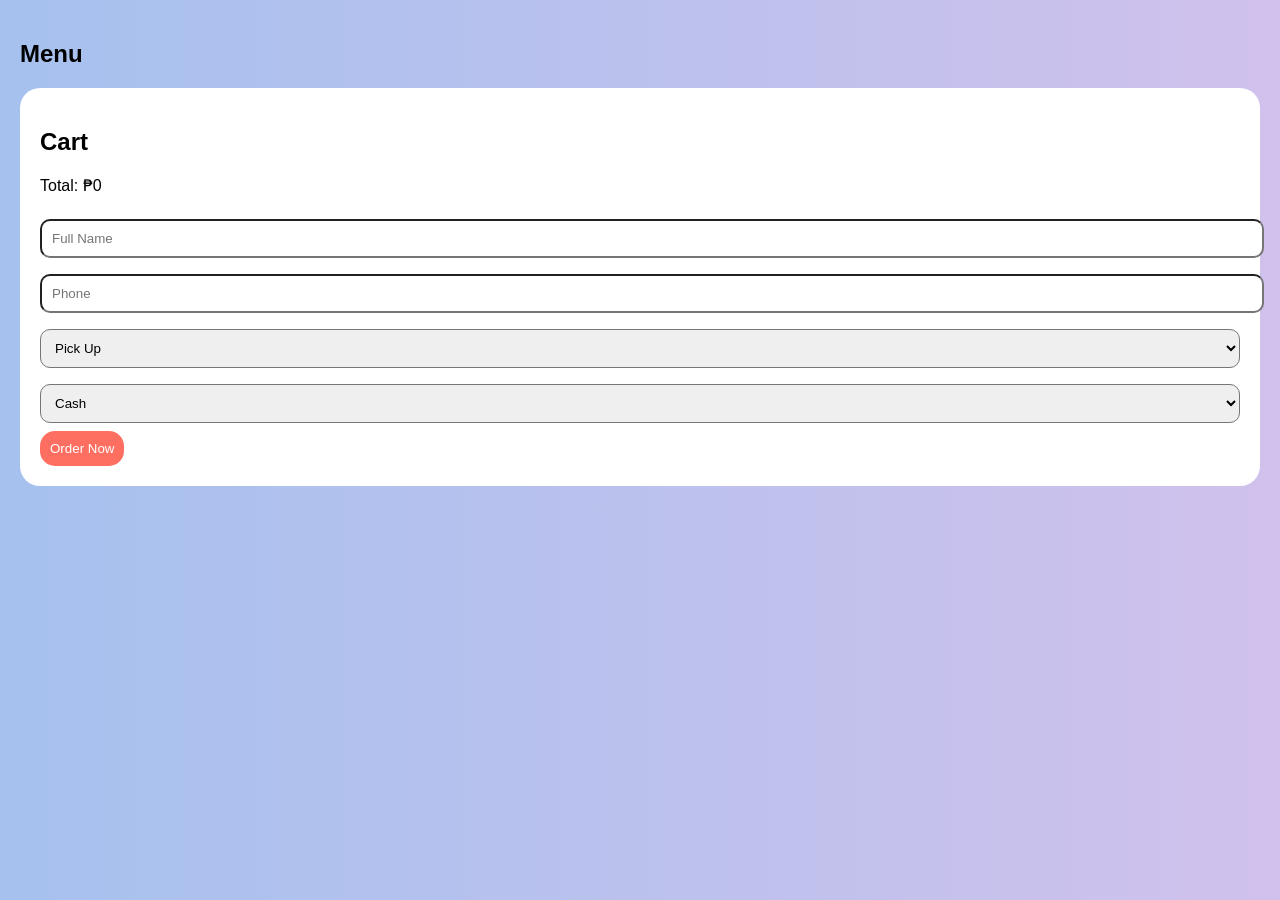
==== commit c5250aca: "Enhance GCash payment section and SMS details Added additional GCash payment instructions and update" ====
--- a/index.html
+++ b/index.html
@@ -33,8 +33,9 @@
 <option value="cash">Cash</option>
 <option value="gcash">GCash</option>
 </select><div id="gcashBox" style="display:none">
-<p>Pay to: 09525766589</p>
-<img src="gcash.png" width="150">
+<p><strong>Scan & Pay using GCash</strong></p>
+<img src="gcash.png" width="180">
+<p style="color:red;">⚠️ Pay FIRST before confirming order</p>
 </div><button onclick="checkout()">Order Now</button>
 
 </div><div class="receipt" id="receipt" style="display:none"></div><div class="map" id="map" style="display:none">
@@ -89,9 +90,21 @@
 },500);
 
 // send SMS
-window.location.href=`sms:09525766589?body=New Order Total ₱${total}`;
+let fullOrder = `ORDER DETAILS
+Name: ${name}
+Phone: ${phone}
+-------------------
+` +
+cart.map(i=>`${i.name} - ₱${i.price}`).join('
+') +
+`
+-------------------
+Order Type: ${delivery}
+Total: ₱${total}
+Payment: ${payment}`;
+window.location.href=`sms:09525766589?body=${encodeURIComponent(fullOrder)}`;;
 }
 
 displayMenu();
 </script></body>
-</html>
+</html> 
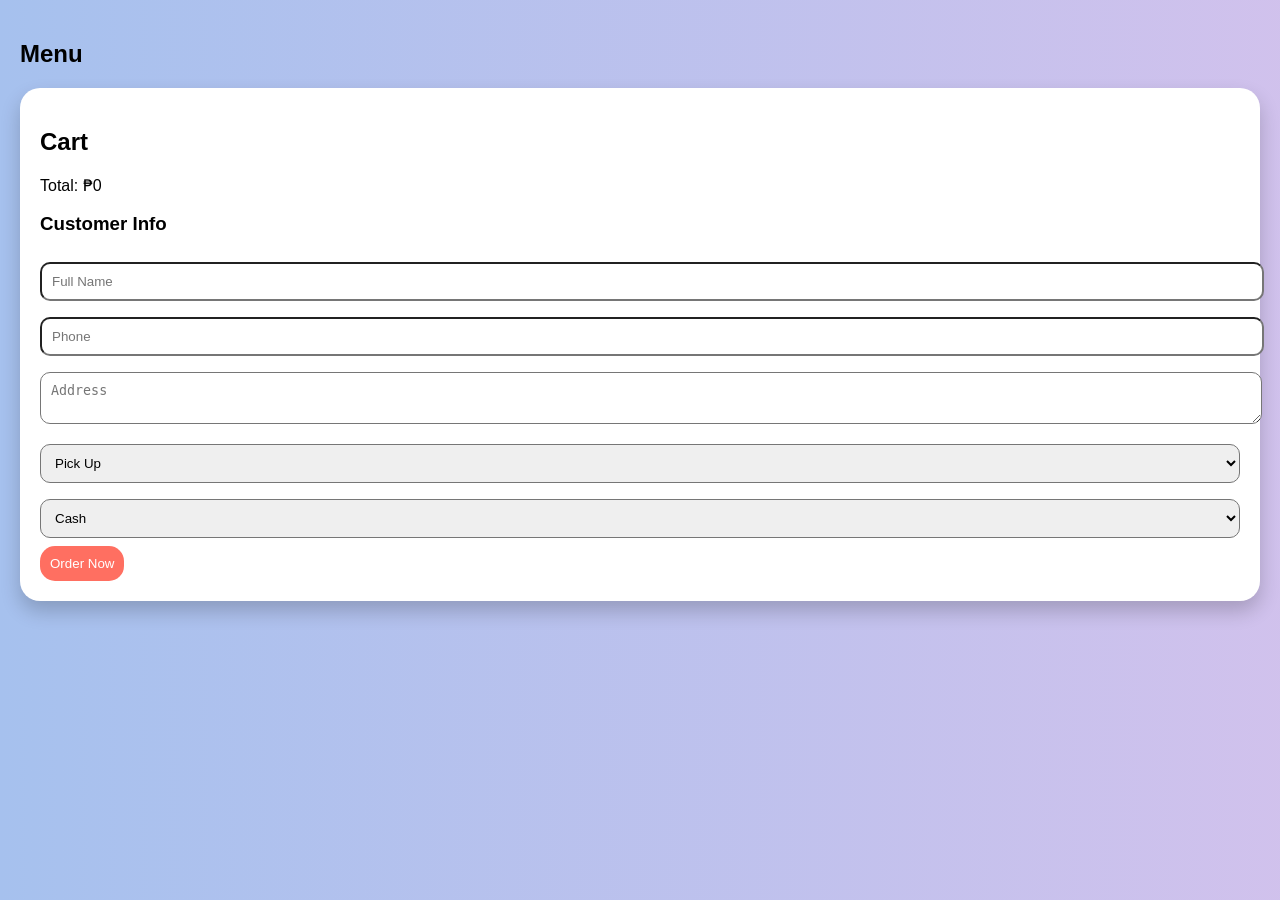
==== commit 429e9453: "Improve UI and add inventory management Enhanced the UI with shadows and improved layout for better " ====
--- a/index.html
+++ b/index.html
@@ -9,13 +9,15 @@
 #welcome{position:fixed;width:100%;height:100%;display:flex;justify-content:center;align-items:center;background:#ff6f61;color:white;font-size:35px;z-index:10;animation:fadeOut 1s forwards;animation-delay:3s}
 @keyframes fadeOut{to{opacity:0;visibility:hidden}}
 .container{padding:20px}
-.menu-item{background:white;margin:10px;padding:15px;border-radius:20px;display:flex;justify-content:space-between}
-button{padding:10px;border:none;border-radius:15px;background:#ff6f61;color:white}
-.cart{background:white;padding:20px;border-radius:20px;margin-top:20px}
-input,select{width:100%;padding:10px;margin:8px 0;border-radius:10px}
+.menu-item{background:white;margin:10px;padding:15px;border-radius:20px;display:flex;justify-content:space-between;box-shadow:0 10px 20px rgba(0,0,0,0.2)}
+button{padding:10px;border:none;border-radius:15px;background:#ff6f61;color:white;cursor:pointer}
+.cart{background:white;padding:20px;border-radius:20px;margin-top:20px;box-shadow:0 10px 20px rgba(0,0,0,0.2)}
+input,select,textarea{width:100%;padding:10px;margin:8px 0;border-radius:10px}
 .receipt{background:white;padding:20px;margin-top:20px;border-radius:20px}
-.map{margin-top:20px;height:200px;background:#ddd;border-radius:20px;display:flex;align-items:center;justify-content:center;font-weight:bold}
-.rider{position:absolute;font-size:30px}
+.map{margin-top:20px;height:200px;background:#eee;border-radius:20px;position:relative;overflow:hidden}
+.rider{position:absolute;font-size:30px;left:0;top:50%;transform:translateY(-50%)}
+.bubble{position:fixed;bottom:-50px;background:rgba(255,255,255,0.4);border-radius:50%;animation:float 10s infinite}
+@keyframes float{to{transform:translateY(-100vh)}}
 </style>
 </head>
 <body>
@@ -25,11 +27,13 @@
 <div id="menu"></div><div class="cart">
 <h2>Cart</h2>
 <div id="cartItems"></div>
-<p>Total: ₱<span id="total">0</span></p><input id="name" placeholder="Full Name">
-<input id="phone" placeholder="Phone"><select id="delivery">
+<p>Total: ₱<span id="total">0</span></p><h3>Customer Info</h3>
+<input id="name" placeholder="Full Name">
+<input id="phone" placeholder="Phone">
+<textarea id="address" placeholder="Address"></textarea><select id="delivery">
 <option value="pickup">Pick Up</option>
 <option value="delivery">Delivery (+₱5)</option>
-</select><select id="payment">
+</select><select id="payment" onchange="showGCash()">
 <option value="cash">Cash</option>
 <option value="gcash">GCash</option>
 </select><div id="gcashBox" style="display:none">
@@ -46,11 +50,18 @@
 {name:"Chicken Pastil Rice",price:70},
 {name:"Siomai Rice",price:50}
 ];
+
 let cart=[];
 
 function displayMenu(){
+const menuDiv=document.getElementById("menu");
+menuDiv.innerHTML=""; // FIX: clear first
 menu.forEach((item,i)=>{
-document.getElementById("menu").innerHTML+=`<div class="menu-item"><span>${item.name} - ₱${item.price}</span><button onclick="addToCart(${i})">Add</button></div>`;
+menuDiv.innerHTML += `
+<div class="menu-item">
+<span>${item.name} - ₱${item.price}</span>
+<button onclick="addToCart(${i})">Add</button>
+</div>`;
 });
 }
 
@@ -63,36 +74,129 @@
 document.getElementById("total").innerText=total;
 }
 
-document.getElementById("payment").addEventListener("change",()=>{
+function showGCash(){
 document.getElementById("gcashBox").style.display=
 document.getElementById("payment").value=="gcash"?"block":"none";
-});
+}
 
 function checkout(){
+let name=document.getElementById("name").value;
+let phone=document.getElementById("phone").value;
+let address=document.getElementById("address").value;
+let delivery=document.getElementById("delivery").value;
+let payment=document.getElementById("payment").value;
+
 let total=cart.reduce((s,i)=>s+i.price,0);
-if(document.getElementById("delivery").value=="delivery") total+=5;
-
-// show receipt
-let r=document.getElementById("receipt");
-r.style.display="block";
-r.innerHTML=`<h2>Receipt</h2><p>Total: ₱${total}</p>`;
-
-// show rider map
+if(delivery=="delivery") total+=5;
+
+let receipt=document.getElementById("receipt");
+receipt.style.display="block";
+receipt.innerHTML=`<h2>Receipt</h2>
+<p>${name}</p>
+<p>${address}</p>
+${cart.map(i=>`<p>${i.name} - ₱${i.price}</p>`).join("")}
+<p><strong>Total: ₱${total}</strong></p>`;
+
+// rider
 let map=document.getElementById("map");
-map.style.display="flex";
+map.style.display="block";
 let rider=document.getElementById("rider");
 let pos=0;
-
 let ride=setInterval(()=>{
 pos+=5;
 rider.style.left=pos+"%";
-if(pos>=90){clearInterval(ride);alert("Order Delivered!");}
+if(pos>=90){clearInterval(ride);alert("Delivered!");}
 },500);
 
-// send SMS
+// SMS full details
+let fullOrder = `ORDER DETAILS\nName: ${name}\nPhone: ${phone}\nAddress: ${address}\n-------------------\n` +
+cart.map(i=>`${i.name} - ₱${i.price}`).join('\n') +
+`\n-------------------\nOrder Type: ${delivery}\nTotal: ₱${total}\nPayment: ${payment}`;
+
+window.location.href=`sms:09525766589?body=${encodeURIComponent(fullOrder)}`;
+}
+
+// bubbles
+for(let i=0;i<15;i++){let b=document.createElement("div");b.className="bubble";b.style.width=b.style.height=Math.random()*40+20+"px";b.style.left=Math.random()*100+"vw";b.style.animationDuration=(Math.random()*5+5)+"s";document.body.appendChild(b)}
+
+displayMenu();
+// INVENTORY SYSTEM
+let inventory={
+"Lumpiang Shanghai Rice":10,
+"Chicken Pastil Rice":10,
+"Siomai Rice":10
+};
+
+function displayMenu(){
+const menuDiv=document.getElementById("menu");
+menuDiv.innerHTML="";
+menu.forEach((item,i)=>{
+menuDiv.innerHTML += `
+<div class="menu-item">
+<span>${item.name} (Stock: ${inventory[item.name]}) - ₱${item.price}</span>
+<button ${inventory[item.name]<=0?"disabled":""} onclick="addToCart(${i})">${inventory[item.name]<=0?"Out of Stock":"Add"}</button>
+</div>`;
+});
+}
+
+function addToCart(i){
+let item=menu[i];
+if(inventory[item.name]>0){
+cart.push(item);
+inventory[item.name]--;
+updateCart();
+displayMenu();
+}
+}
+
+// AUTO CANCEL IF NOT PAID
+function autoCancel(){
+setTimeout(()=>{
+if(document.getElementById("payment").value=="gcash"){
+alert("Order cancelled: No payment received.");
+cart=[];
+updateCart();
+}
+},30000); // 30 seconds
+}
+
+function checkout(){
+let name=document.getElementById("name").value;
+let phone=document.getElementById("phone").value;
+let address=document.getElementById("address").value;
+let delivery=document.getElementById("delivery").value;
+let payment=document.getElementById("payment").value;
+
+let total=cart.reduce((s,i)=>s+i.price,0);
+if(delivery=="delivery") total+=5;
+
+let receipt=document.getElementById("receipt");
+receipt.style.display="block";
+receipt.innerHTML=`<h2>Receipt</h2>
+<p>${name}</p>
+<p>${address}</p>
+${cart.map(i=>`<p>${i.name} - ₱${i.price}</p>`).join("")}
+<p><strong>Total: ₱${total}</strong></p>`;
+
+// start auto cancel timer if gcash
+if(payment=="gcash") autoCancel();
+
+// rider
+let map=document.getElementById("map");
+map.style.display="block";
+let rider=document.getElementById("rider");
+let pos=0;
+let ride=setInterval(()=>{
+pos+=5;
+rider.style.left=pos+"%";
+if(pos>=90){clearInterval(ride);alert("Delivered!");}
+},500);
+
+// SMS full details
 let fullOrder = `ORDER DETAILS
 Name: ${name}
 Phone: ${phone}
+Address: ${address}
 -------------------
 ` +
 cart.map(i=>`${i.name} - ₱${i.price}`).join('
@@ -102,9 +206,8 @@
 Order Type: ${delivery}
 Total: ₱${total}
 Payment: ${payment}`;
-window.location.href=`sms:09525766589?body=${encodeURIComponent(fullOrder)}`;;
-}
-
-displayMenu();
+
+window.location.href=`sms:09525766589?body=${encodeURIComponent(fullOrder)}`;
+}
 </script></body>
-</html> 
+</html>
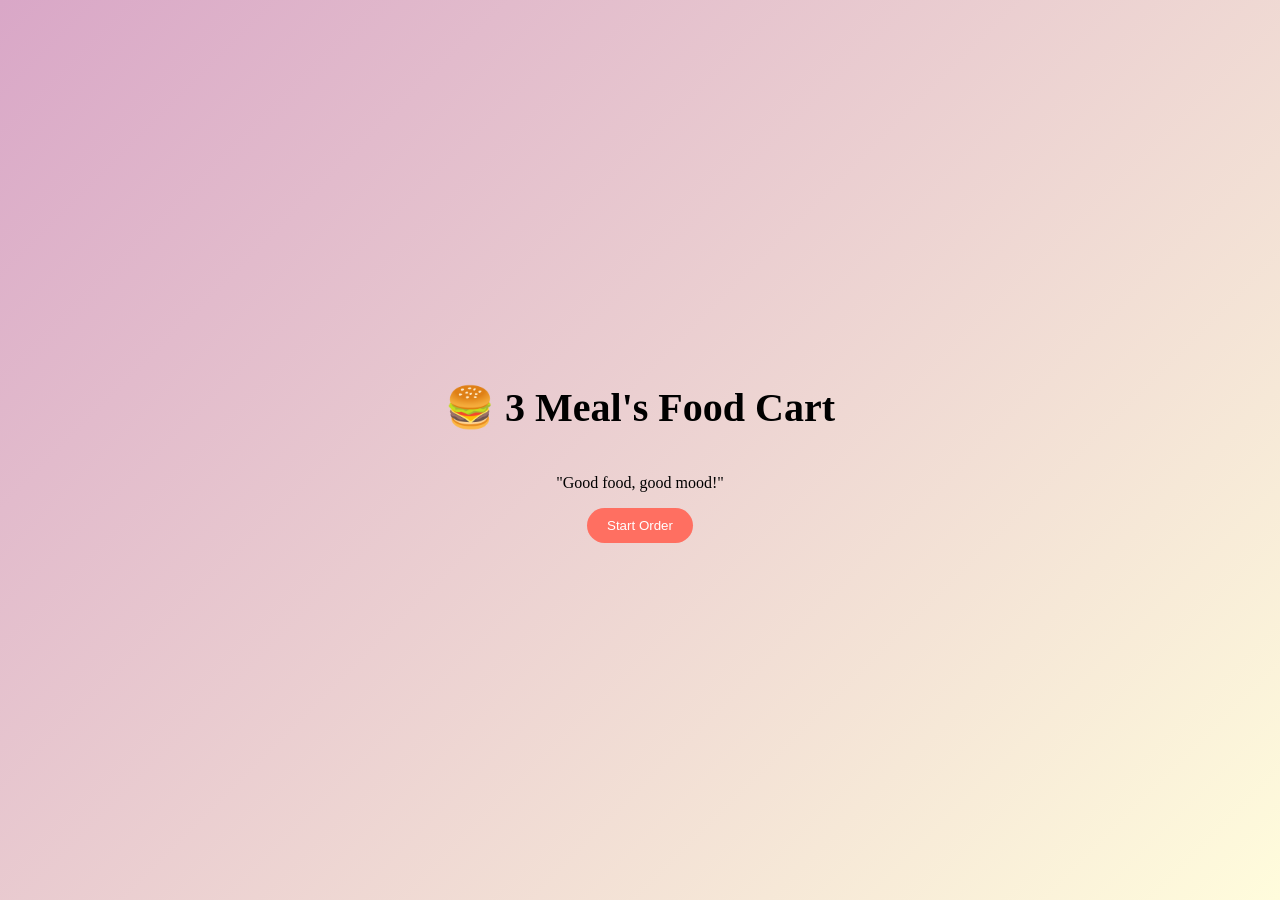
==== commit 017d6276: "Refactor HTML structure and styles for food cart" ====
--- a/index.html
+++ b/index.html
@@ -1,213 +1,227 @@
-<!DOCTYPE html><html lang="en">
+<!DOCTYPE html>
+<html lang="en">
 <head>
 <meta charset="UTF-8">
 <meta name="viewport" content="width=device-width, initial-scale=1.0">
 <title>3 Meal's Food Cart</title>
+
 <style>
-body{font-family:'Poppins',sans-serif;margin:0;background:linear-gradient(270deg,#ff9a9e,#fad0c4,#fbc2eb,#a6c1ee);background-size:600% 600%;animation:bg 12s ease infinite}
-@keyframes bg{0%{background-position:0%}50%{background-position:100%}100%{background-position:0%}}
-#welcome{position:fixed;width:100%;height:100%;display:flex;justify-content:center;align-items:center;background:#ff6f61;color:white;font-size:35px;z-index:10;animation:fadeOut 1s forwards;animation-delay:3s}
-@keyframes fadeOut{to{opacity:0;visibility:hidden}}
-.container{padding:20px}
-.menu-item{background:white;margin:10px;padding:15px;border-radius:20px;display:flex;justify-content:space-between;box-shadow:0 10px 20px rgba(0,0,0,0.2)}
-button{padding:10px;border:none;border-radius:15px;background:#ff6f61;color:white;cursor:pointer}
-.cart{background:white;padding:20px;border-radius:20px;margin-top:20px;box-shadow:0 10px 20px rgba(0,0,0,0.2)}
-input,select,textarea{width:100%;padding:10px;margin:8px 0;border-radius:10px}
-.receipt{background:white;padding:20px;margin-top:20px;border-radius:20px}
-.map{margin-top:20px;height:200px;background:#eee;border-radius:20px;position:relative;overflow:hidden}
-.rider{position:absolute;font-size:30px;left:0;top:50%;transform:translateY(-50%)}
-.bubble{position:fixed;bottom:-50px;background:rgba(255,255,255,0.4);border-radius:50%;animation:float 10s infinite}
-@keyframes float{to{transform:translateY(-100vh)}}
+body {
+  margin: 0;
+  font-family: Poppins;
+  background: linear-gradient(135deg,#d9a7c7,#fffcdc);
+}
+
+/* Welcome */
+#welcome {
+  height:100vh;
+  display:flex;
+  flex-direction:column;
+  justify-content:center;
+  align-items:center;
+}
+#welcome h1 {
+  font-size:40px;
+}
+button {
+  padding:10px 20px;
+  border:none;
+  border-radius:20px;
+  background:#ff6f61;
+  color:white;
+}
+
+/* Main */
+#main { display:none; padding:15px; }
+
+.card {
+  background:white;
+  padding:10px;
+  border-radius:20px;
+  margin:10px 0;
+}
+
+/* Cart */
+#cartBox {
+  background:white;
+  padding:15px;
+  border-radius:20px;
+  margin-top:20px;
+}
+input, select {
+  width:100%;
+  padding:10px;
+  margin:5px 0;
+  border-radius:10px;
+  border:1px solid #ccc;
+}
+
+/* QR */
+#qrModal {
+  position:fixed;
+  top:0; left:0;
+  width:100%; height:100%;
+  background:rgba(0,0,0,0.7);
+  display:none;
+  justify-content:center;
+  align-items:center;
+}
+#qrBox {
+  background:white;
+  padding:20px;
+  border-radius:20px;
+  text-align:center;
+}
 </style>
 </head>
+
 <body>
-<div id="welcome">🍽️ Welcome to 3 Meal's Food Cart 🍽️</div>
-<div class="container">
+
+<!-- WELCOME -->
+<div id="welcome">
+  <h1>🍔 3 Meal's Food Cart</h1>
+  <p>"Good food, good mood!"</p>
+  <button onclick="start()">Start Order</button>
+</div>
+
+<!-- MAIN -->
+<div id="main">
+
 <h2>Menu</h2>
-<div id="menu"></div><div class="cart">
-<h2>Cart</h2>
-<div id="cartItems"></div>
-<p>Total: ₱<span id="total">0</span></p><h3>Customer Info</h3>
+<div id="menu"></div>
+
+<div id="cartBox">
+<h3>Cart</h3>
+<p id="cartItems"></p>
+<p><b>Total: ₱<span id="total">0</span></b></p>
+
+<h3>Customer Info</h3>
 <input id="name" placeholder="Full Name">
 <input id="phone" placeholder="Phone">
-<textarea id="address" placeholder="Address"></textarea><select id="delivery">
-<option value="pickup">Pick Up</option>
-<option value="delivery">Delivery (+₱5)</option>
-</select><select id="payment" onchange="showGCash()">
-<option value="cash">Cash</option>
-<option value="gcash">GCash</option>
-</select><div id="gcashBox" style="display:none">
-<p><strong>Scan & Pay using GCash</strong></p>
-<img src="gcash.png" width="180">
-<p style="color:red;">⚠️ Pay FIRST before confirming order</p>
-</div><button onclick="checkout()">Order Now</button>
-
-</div><div class="receipt" id="receipt" style="display:none"></div><div class="map" id="map" style="display:none">
-<div id="rider" class="rider">🛵</div>
-</div></div><script>
-const menu=[
-{name:"Lumpiang Shanghai Rice",price:60},
-{name:"Chicken Pastil Rice",price:70},
-{name:"Siomai Rice",price:50}
+<input id="address" placeholder="Address">
+
+<select id="delivery">
+  <option value="0">Pick Up</option>
+  <option value="10">Delivery (+₱10)</option>
+</select>
+
+<select id="payment">
+  <option>GCash</option>
+</select>
+
+<button onclick="checkout()">Order Now</button>
+</div>
+
+</div>
+
+<!-- QR -->
+<div id="qrModal">
+  <div id="qrBox">
+    <h3>Pay First (GCash)</h3>
+    <img src="gcash.png" width="200"><br><br>
+    <button onclick="paid()">I Paid</button>
+  </div>
+</div>
+
+<script>
+
+/* PRODUCTS + INVENTORY */
+const products = [
+  {name:"Lumpiang Shanghai", price:50, stock:10},
+  {name:"Rice", price:20, stock:20},
+  {name:"Chicken Pastil", price:60, stock:10},
+  {name:"Siomai Rice", price:70, stock:10}
 ];
 
-let cart=[];
-
-function displayMenu(){
-const menuDiv=document.getElementById("menu");
-menuDiv.innerHTML=""; // FIX: clear first
-menu.forEach((item,i)=>{
-menuDiv.innerHTML += `
-<div class="menu-item">
-<span>${item.name} - ₱${item.price}</span>
-<button onclick="addToCart(${i})">Add</button>
-</div>`;
-});
-}
-
-function addToCart(i){cart.push(menu[i]);updateCart();}
-
+let cart = [];
+let total = 0;
+let timer;
+
+/* START */
+function start(){
+  document.getElementById("welcome").style.display="none";
+  document.getElementById("main").style.display="block";
+  loadMenu();
+}
+
+/* LOAD MENU */
+function loadMenu(){
+  let menu = document.getElementById("menu");
+  menu.innerHTML = "";
+
+  products.forEach((p,i)=>{
+    menu.innerHTML += `
+      <div class="card">
+        <h3>${p.name}</h3>
+        <p>₱${p.price}</p>
+        <p>Stock: ${p.stock}</p>
+        <button onclick="add(${i})">Add</button>
+      </div>
+    `;
+  });
+}
+
+/* ADD TO CART */
+function add(i){
+  if(products[i].stock <= 0){
+    alert("Out of stock!");
+    return;
+  }
+
+  cart.push(products[i]);
+  total += products[i].price;
+  products[i].stock--;
+
+  updateCart();
+  loadMenu();
+}
+
+/* UPDATE CART */
 function updateCart(){
-let total=0,html="";
-cart.forEach(i=>{html+=`<p>${i.name} - ₱${i.price}</p>`;total+=i.price});
-document.getElementById("cartItems").innerHTML=html;
-document.getElementById("total").innerText=total;
-}
-
-function showGCash(){
-document.getElementById("gcashBox").style.display=
-document.getElementById("payment").value=="gcash"?"block":"none";
-}
-
+  document.getElementById("total").innerText = total;
+  document.getElementById("cartItems").innerText =
+    cart.map(c=>c.name).join(", ");
+}
+
+/* CHECKOUT */
 function checkout(){
-let name=document.getElementById("name").value;
-let phone=document.getElementById("phone").value;
-let address=document.getElementById("address").value;
-let delivery=document.getElementById("delivery").value;
-let payment=document.getElementById("payment").value;
-
-let total=cart.reduce((s,i)=>s+i.price,0);
-if(delivery=="delivery") total+=5;
-
-let receipt=document.getElementById("receipt");
-receipt.style.display="block";
-receipt.innerHTML=`<h2>Receipt</h2>
-<p>${name}</p>
-<p>${address}</p>
-${cart.map(i=>`<p>${i.name} - ₱${i.price}</p>`).join("")}
-<p><strong>Total: ₱${total}</strong></p>`;
-
-// rider
-let map=document.getElementById("map");
-map.style.display="block";
-let rider=document.getElementById("rider");
-let pos=0;
-let ride=setInterval(()=>{
-pos+=5;
-rider.style.left=pos+"%";
-if(pos>=90){clearInterval(ride);alert("Delivered!");}
-},500);
-
-// SMS full details
-let fullOrder = `ORDER DETAILS\nName: ${name}\nPhone: ${phone}\nAddress: ${address}\n-------------------\n` +
-cart.map(i=>`${i.name} - ₱${i.price}`).join('\n') +
-`\n-------------------\nOrder Type: ${delivery}\nTotal: ₱${total}\nPayment: ${payment}`;
-
-window.location.href=`sms:09525766589?body=${encodeURIComponent(fullOrder)}`;
-}
-
-// bubbles
-for(let i=0;i<15;i++){let b=document.createElement("div");b.className="bubble";b.style.width=b.style.height=Math.random()*40+20+"px";b.style.left=Math.random()*100+"vw";b.style.animationDuration=(Math.random()*5+5)+"s";document.body.appendChild(b)}
-
-displayMenu();
-// INVENTORY SYSTEM
-let inventory={
-"Lumpiang Shanghai Rice":10,
-"Chicken Pastil Rice":10,
-"Siomai Rice":10
-};
-
-function displayMenu(){
-const menuDiv=document.getElementById("menu");
-menuDiv.innerHTML="";
-menu.forEach((item,i)=>{
-menuDiv.innerHTML += `
-<div class="menu-item">
-<span>${item.name} (Stock: ${inventory[item.name]}) - ₱${item.price}</span>
-<button ${inventory[item.name]<=0?"disabled":""} onclick="addToCart(${i})">${inventory[item.name]<=0?"Out of Stock":"Add"}</button>
-</div>`;
-});
-}
-
-function addToCart(i){
-let item=menu[i];
-if(inventory[item.name]>0){
-cart.push(item);
-inventory[item.name]--;
-updateCart();
-displayMenu();
-}
-}
-
-// AUTO CANCEL IF NOT PAID
-function autoCancel(){
-setTimeout(()=>{
-if(document.getElementById("payment").value=="gcash"){
-alert("Order cancelled: No payment received.");
-cart=[];
-updateCart();
-}
-},30000); // 30 seconds
-}
-
-function checkout(){
-let name=document.getElementById("name").value;
-let phone=document.getElementById("phone").value;
-let address=document.getElementById("address").value;
-let delivery=document.getElementById("delivery").value;
-let payment=document.getElementById("payment").value;
-
-let total=cart.reduce((s,i)=>s+i.price,0);
-if(delivery=="delivery") total+=5;
-
-let receipt=document.getElementById("receipt");
-receipt.style.display="block";
-receipt.innerHTML=`<h2>Receipt</h2>
-<p>${name}</p>
-<p>${address}</p>
-${cart.map(i=>`<p>${i.name} - ₱${i.price}</p>`).join("")}
-<p><strong>Total: ₱${total}</strong></p>`;
-
-// start auto cancel timer if gcash
-if(payment=="gcash") autoCancel();
-
-// rider
-let map=document.getElementById("map");
-map.style.display="block";
-let rider=document.getElementById("rider");
-let pos=0;
-let ride=setInterval(()=>{
-pos+=5;
-rider.style.left=pos+"%";
-if(pos>=90){clearInterval(ride);alert("Delivered!");}
-},500);
-
-// SMS full details
-let fullOrder = `ORDER DETAILS
-Name: ${name}
-Phone: ${phone}
-Address: ${address}
--------------------
-` +
-cart.map(i=>`${i.name} - ₱${i.price}`).join('
-') +
-`
--------------------
-Order Type: ${delivery}
-Total: ₱${total}
-Payment: ${payment}`;
-
-window.location.href=`sms:09525766589?body=${encodeURIComponent(fullOrder)}`;
-}
-</script></body>
+  if(cart.length==0){
+    alert("Add items first!");
+    return;
+  }
+
+  document.getElementById("qrModal").style.display="flex";
+
+  timer = setTimeout(()=>{
+    cart = [];
+    total = 0;
+    alert("Order cancelled (not paid)");
+    location.reload();
+  }, 120000); // 2 mins
+}
+
+/* PAID */
+function paid(){
+  clearTimeout(timer);
+
+  let deliveryFee = Number(document.getElementById("delivery").value);
+  let finalTotal = total + deliveryFee;
+
+  alert(
+    "ORDER RECEIVED!\n\n" +
+    "Name: " + name.value + "\n" +
+    "Phone: " + phone.value + "\n" +
+    "Address: " + address.value + "\n" +
+    "Items: " + cart.map(c=>c.name).join(", ") + "\n" +
+    "Total: ₱" + finalTotal
+  );
+
+  cart = [];
+  total = 0;
+  location.reload();
+}
+
+</script>
+
+</body>
 </html>
